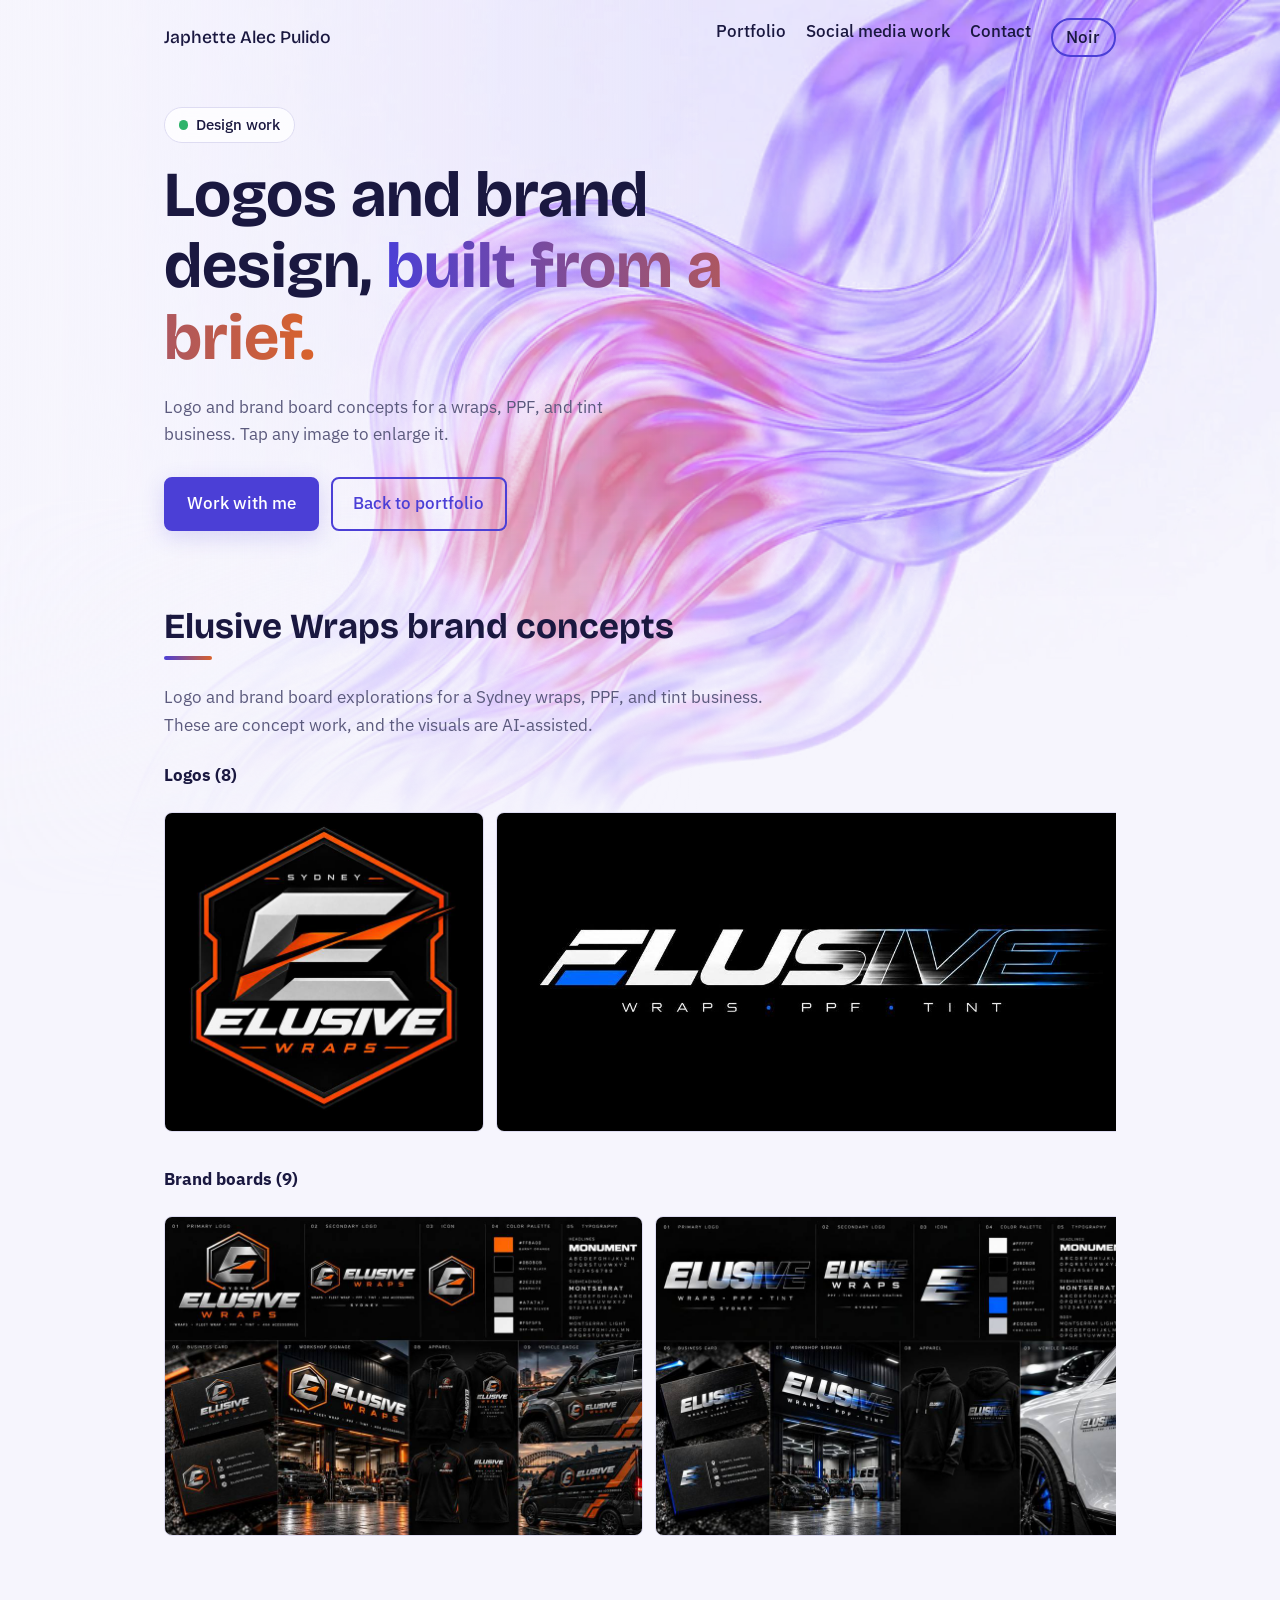
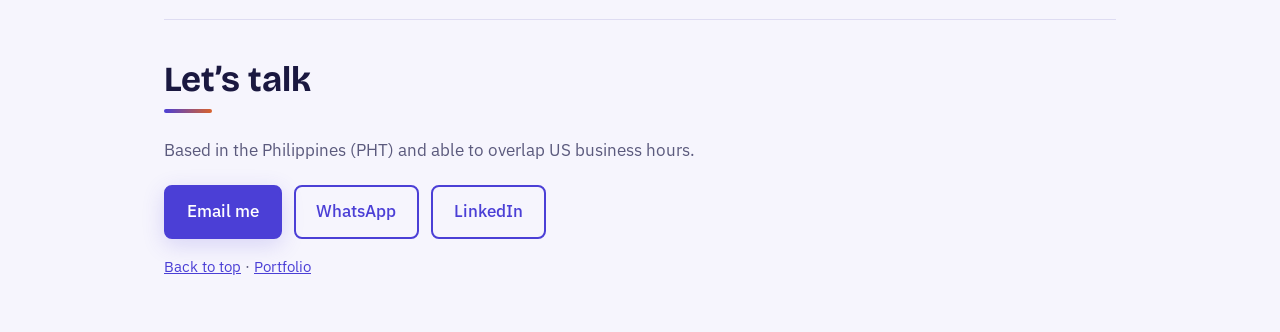
==== design.html @ 3e8e9a86 "Add files via upload" ====
<!doctype html>
<html lang="en">
<head>
<meta charset="utf-8">
<meta name="viewport" content="width=device-width, initial-scale=1">
<title>Design | Japhette Alec Pulido</title>
<meta name="theme-color" content="#4b3fd6">
<script>(function(){var r=document.documentElement;r.className+=" js";var s=null;try{s=localStorage.getItem("theme")}catch(e){}if(s!=="dark"&&s!=="light"){s=window.matchMedia&&matchMedia("(prefers-color-scheme:dark)").matches?"dark":"light"}r.setAttribute("data-theme",s)})();</script>
<meta name="description" content="Logo and brand design concepts by Japhette Alec Pulido, including brand boards for a wraps, PPF, and tint business.">
<link rel="canonical" href="https://japhette-vms.github.io/design.html">
<meta property="og:title" content="Design | Japhette Alec Pulido">
<meta property="og:description" content="Logo and brand design concepts, including brand boards for a wraps, PPF, and tint business.">
<meta property="og:url" content="https://japhette-vms.github.io/design.html">
<meta property="og:type" content="website">
<meta property="og:image" content="https://japhette-vms.github.io/og-image.jpg">
<meta name="twitter:card" content="summary_large_image">
<link rel="icon" href="data:image/svg+xml,%3Csvg xmlns=%27http://www.w3.org/2000/svg%27 viewBox=%270 0 100 100%27%3E%3Crect width=%27100%27 height=%27100%27 rx=%2722%27 fill=%27%234b3fd6%27/%3E%3Ctext x=%2750%27 y=%2768%27 font-size=%2756%27 text-anchor=%27middle%27 fill=%27white%27 font-family=%27sans-serif%27 font-weight=%27bold%27%3EJP%3C/text%3E%3C/svg%3E">
<link rel="preconnect" href="https://fonts.googleapis.com">
<link rel="preconnect" href="https://fonts.gstatic.com" crossorigin>
<link href="https://fonts.googleapis.com/css2?family=Bricolage+Grotesque:opsz,wght@12..96,500;12..96,700&family=IBM+Plex+Sans:wght@400;500&display=swap" rel="stylesheet">
<style>
:root{--bg:#f6f5fd;--surface:#fff;--ink:#1a1840;--muted:#5b5a7d;--line:#dedcf2;--accent:#4b3fd6;--accent-ink:#fff;--mark:#f3c76b}
@media (prefers-color-scheme:dark){:root:not([data-theme="light"]){--bg:#13112b;--surface:#1d1a3f;--ink:#ecebfa;--muted:#a8a6cf;--line:#2f2b5e;--accent:#9c93ff;--accent-ink:#13112b;--mark:#c99a2e}}
:root[data-theme="dark"]{--bg:#13112b;--surface:#1d1a3f;--ink:#ecebfa;--muted:#a8a6cf;--line:#2f2b5e;--accent:#9c93ff;--accent-ink:#13112b;--mark:#c99a2e}
:root[data-theme="light"]{--bg:#f6f5fd;--surface:#fff;--ink:#1a1840;--muted:#5b5a7d;--line:#dedcf2;--accent:#4b3fd6;--accent-ink:#fff;--mark:#f3c76b}
#theme{font:inherit;font-weight:500;cursor:pointer;background:transparent;color:var(--ink);border:2px solid var(--accent);border-radius:2rem;padding:.25rem .85rem}
#theme:hover{color:var(--accent)}
*{box-sizing:border-box}
html{scroll-behavior:smooth}
body{margin:0;background:var(--bg);color:var(--ink);font:400 1.05rem/1.65 "IBM Plex Sans",system-ui,sans-serif}
h1,h2,h3{font-family:"Bricolage Grotesque","IBM Plex Sans",sans-serif;line-height:1.12;margin:0}
a{color:var(--accent)}
:focus-visible{outline:3px solid var(--accent);outline-offset:3px}
.wrap{max-width:62rem;margin:0 auto;padding:0 1.25rem}
nav{display:flex;justify-content:space-between;align-items:center;padding:1.1rem 0;gap:1rem;flex-wrap:wrap}
nav b{font-family:"Bricolage Grotesque",sans-serif;font-size:1.1rem}
nav div{display:flex;gap:1.25rem;flex-wrap:wrap}
nav a{color:var(--ink);text-decoration:none;font-weight:500}
nav a:hover{color:var(--accent)}
.hero{display:grid;grid-template-columns:1fr auto;gap:2rem;align-items:center;padding:3.5rem 0 2rem}
.hero h1{font-size:clamp(2.2rem,6vw,4rem);font-weight:700;max-width:16ch}
.hero p{max-width:46ch;color:var(--muted);margin:1.25rem 0 1.75rem}
.photo{width:11rem;height:11rem;border-radius:50%;object-fit:cover;border:4px solid var(--surface);box-shadow:0 0 0 2px var(--accent)}
.btns{display:flex;gap:.75rem;flex-wrap:wrap}
.btn{display:inline-block;padding:.7rem 1.3rem;border-radius:.5rem;font-weight:500;text-decoration:none;border:2px solid var(--accent)}
.btn.main{background:var(--accent);color:var(--accent-ink)}
.btn.alt{color:var(--accent)}
.pipe{list-style:none;margin:1rem 0 0;padding:1.25rem;background:var(--surface);border:1px solid var(--line);border-radius:.75rem;display:flex;gap:.5rem;flex-wrap:wrap;align-items:center}
.pipe li{padding:.45rem .9rem;border-radius:2rem;background:var(--bg);border:1px solid var(--line);font-weight:500;font-size:.95rem}
.pipe li:not(:last-child)::after{content:"›";margin-left:.9rem;color:var(--muted)}
.pipe li:last-child{background:var(--mark);color:#1a1840;border-color:var(--mark)}
.cap{color:var(--muted);font-size:.9rem;margin:.6rem 0 0}
section{padding:3.5rem 0 .5rem}
h2{font-size:clamp(1.6rem,4vw,2.2rem);margin-bottom:1.5rem}
.grid{display:grid;grid-template-columns:repeat(auto-fit,minmax(16rem,1fr));gap:1rem}
.grid>div{background:var(--surface);border:1px solid var(--line);border-radius:.6rem;padding:1.25rem}
.grid h3{font-size:1.15rem;margin-bottom:.4rem}
.grid p{margin:0;color:var(--muted);font-size:.97rem}
.job{display:grid;grid-template-columns:11rem 1fr;gap:1rem 2rem;padding:1.5rem 0;border-top:1px solid var(--line)}
.job time{color:var(--muted);font-size:.95rem}
.job h3{font-size:1.2rem}
.job .co{color:var(--accent);font-weight:500;margin:.15rem 0 .6rem}
.job ul{margin:0;padding-left:1.1rem;max-width:62ch}
.job li{margin-bottom:.35rem}
.proj{background:var(--surface);border:1px solid var(--line);border-left:6px solid var(--accent);border-radius:.6rem;padding:1.5rem;max-width:44rem}
.proj h3{font-size:1.35rem;margin-bottom:.5rem}
.proj p{margin:0 0 1.1rem;color:var(--muted)}
.group[hidden]{display:none}
.group h3{font-size:1.4rem}
.group h4{font-size:1.05rem;margin:1.5rem 0 .6rem}
.gd{color:var(--muted);max-width:60ch;margin:.3rem 0 1rem}
.tabs{display:flex;gap:.5rem;overflow-x:auto;padding-bottom:.5rem;margin-bottom:1.25rem}
.tabs button{font:inherit;font-weight:500;padding:.5rem 1rem;border-radius:2rem;border:2px solid var(--accent);background:transparent;color:var(--accent);cursor:pointer;white-space:nowrap}
.tabs button[aria-pressed=true]{background:var(--accent);color:var(--accent-ink)}
.strip{display:flex;gap:.75rem;overflow-x:auto;scroll-snap-type:x proximity;padding-bottom:.7rem}
.th{all:unset;cursor:zoom-in;flex:none;scroll-snap-align:start}
.th:focus-visible{outline:3px solid var(--accent);outline-offset:2px}
.th img{height:20rem;width:auto;display:block;border-radius:.5rem;border:1px solid var(--line)}
.strip figure{margin:0;flex:none;scroll-snap-align:start}
.strip video{height:20rem;display:block;background:#000;border-radius:.5rem}
figcaption{font-size:.9rem;color:var(--muted);margin-top:.3rem}
#lb{max-width:96vw;max-height:96vh;padding:0;border:0;background:transparent}
#lb img{max-width:96vw;max-height:92vh;display:block;border-radius:.5rem}
#lb::backdrop{background:rgba(0,0,0,.82)}
.chips{display:flex;flex-wrap:wrap;gap:.5rem;padding:0;list-style:none;margin:0}
.chips li{padding:.3rem .8rem;border:1px solid var(--line);background:var(--surface);border-radius:.4rem;font-size:.95rem}
.skills h3{font-size:1.05rem;margin:1.5rem 0 .6rem}
.steps{counter-reset:s}.steps>div{position:relative}.n{display:inline-grid;place-items:center;width:1.7rem;height:1.7rem;border-radius:50%;background:var(--accent);color:var(--accent-ink);font-weight:700;font-size:.9rem;margin-bottom:.5rem}
.tg{font-size:.95rem;color:var(--muted);font-weight:500;margin:1rem 0 .4rem;font-family:"IBM Plex Sans",sans-serif}
#lb .x{position:absolute;top:.5rem;right:.5rem;width:2.5rem;height:2.5rem;border-radius:50%;border:0;background:rgba(0,0,0,.65);color:#fff;font-size:1.4rem;line-height:1;cursor:pointer}
footer{margin-top:4rem;padding:2.5rem 0 3rem;border-top:1px solid var(--line)}
footer p{margin:.3rem 0;color:var(--muted)}
@media (max-width:640px){.hero{grid-template-columns:1fr}.photo{order:-1;width:8rem;height:8rem}.job{grid-template-columns:1fr;gap:.3rem}}
@media (prefers-reduced-motion:reduce){html{scroll-behavior:auto}}

[hidden]{display:none!important}
.skip{position:absolute;left:-999px;top:0;background:var(--accent);color:var(--accent-ink);padding:.6rem 1rem;border-radius:0 0 .5rem 0;z-index:30}.skip:focus{left:0}
.pill{display:inline-flex;align-items:center;gap:.5rem;font-size:.92rem;font-weight:500;padding:.3rem .85rem;border:1px solid var(--line);background:var(--surface);border-radius:2rem;margin-bottom:1rem}
.pill::before{content:"";width:.6rem;height:.6rem;border-radius:50%;background:#2fb36b}
.hero{padding:2rem 0 1.25rem}
.stats{display:grid;grid-template-columns:repeat(auto-fit,minmax(10rem,1fr));gap:.75rem;margin:1.5rem 0 0;padding:0;list-style:none}
.stats li{background:var(--surface);border:1px solid var(--line);border-radius:.6rem;padding:.9rem 1rem}
.stats b{display:block;font-family:"Bricolage Grotesque",sans-serif;font-size:1.6rem;line-height:1.15;color:var(--accent)}
.stats span{font-size:.92rem;color:var(--muted)}
.shot{margin:1.25rem 0 0;max-width:44rem}.shot img{width:100%;height:auto;border-radius:.6rem;border:1px solid var(--line)}
.vid{max-width:44rem}.vid video{width:100%;border-radius:.75rem;background:#000;display:block}
.quotes{display:grid;grid-template-columns:repeat(auto-fit,minmax(16rem,1fr));gap:1rem}
.quotes blockquote{margin:0;background:var(--surface);border:1px solid var(--line);border-left:6px solid var(--accent);border-radius:.6rem;padding:1.25rem}
.quotes p{margin:0 0 .75rem}.quotes cite{font-style:normal;font-size:.92rem;color:var(--muted)}
.faq details{background:var(--surface);border:1px solid var(--line);border-radius:.6rem;padding:.2rem 1.1rem;margin:.6rem 0;max-width:46rem}
.faq summary{cursor:pointer;font-weight:500;padding:.8rem 0}
.faq details p{margin:0 0 1rem;color:var(--muted)}
.book iframe{width:100%;max-width:46rem;height:44rem;border:1px solid var(--line);border-radius:.75rem;background:#fff}
#stick{position:fixed;right:1rem;bottom:1rem;z-index:20;box-shadow:0 4px 16px rgba(0,0,0,.25);transition:opacity .2s}
#stick.off{opacity:0;pointer-events:none}
.up{font-size:.92rem}
@media (max-width:40rem){.hero{padding:1.25rem 0 1rem;grid-template-columns:1fr}.hero .photo{width:7rem;height:7rem;order:-1}}
@media (prefers-reduced-motion:reduce){#stick{transition:none}}

/* ---- beautification layer ---- */
:root{--g2:#d9622b;--glow:rgba(75,63,214,.18);--bgimg:url(bg-light.webp)}
:root[data-theme="dark"]{--g2:#ff9a76;--glow:rgba(156,147,255,.38);--bgimg:url(bg.jpg)}
body{position:relative}
.bg{position:absolute;inset:0 0 auto 0;height:max(100svh,42rem);z-index:-1;pointer-events:none;overflow:hidden;-webkit-mask-image:linear-gradient(#000 55%,transparent);mask-image:linear-gradient(#000 55%,transparent)}
.bg::before{content:"";position:absolute;inset:0;background:var(--bgimg) right top/cover no-repeat}
.bg::after{content:"";position:absolute;inset:0;background:linear-gradient(90deg,var(--bg) 0,transparent 55%)}
.grad{background:linear-gradient(90deg,var(--accent),var(--g2));-webkit-background-clip:text;background-clip:text;color:transparent}
h2::after{content:"";display:block;width:3rem;height:4px;border-radius:2px;margin-top:.6rem;background:linear-gradient(90deg,var(--accent),var(--g2))}
.photo{box-shadow:0 0 0 2px var(--accent),0 0 48px var(--glow)}
.pill,.pipe,.stats li{background:var(--surface);background:color-mix(in srgb,var(--surface) 76%,transparent);-webkit-backdrop-filter:blur(10px);backdrop-filter:blur(10px)}
.grid>div,.stats li,.quotes blockquote,.proj,.faq details{transition:transform .2s ease,border-color .2s ease,box-shadow .2s ease}
@media (hover:hover){.grid>div:hover,.stats li:hover,.quotes blockquote:hover{transform:translateY(-3px);border-color:var(--accent);box-shadow:0 10px 28px var(--glow)}}
.btn.main{box-shadow:0 6px 22px var(--glow)}
.js .rv{opacity:0;transform:translateY(16px);transition:opacity .6s ease,transform .6s ease}
.js .rv.in{opacity:1;transform:none}
@media (max-width:640px){.bg{opacity:.55}.bg::after{background:linear-gradient(90deg,var(--bg) 0,transparent 80%)}}
@media (prefers-reduced-motion:reduce){.js .rv{opacity:1;transform:none;transition:none}.grid>div:hover,.stats li:hover,.quotes blockquote:hover{transform:none}}
@media (max-width:640px){nav div{gap:.4rem .85rem}nav a{font-size:.95rem}#theme{padding:.1rem .65rem}}

</style>
</head>
<body>
<div class="bg" aria-hidden="true"></div>
<a class="skip" href="#design">Skip to content</a>
<div class="wrap" id="top">
<nav><b><a href="index.html" style="color:inherit;text-decoration:none">Japhette Alec Pulido</a></b><div><a href="index.html">Portfolio</a><a href="index.html#my-work">Social media work</a><a href="index.html#contact">Contact</a><button id="theme" type="button" aria-pressed="false">Noir</button></div></nav>
<header class="hero">
<div>
<span class="pill">Design work</span>
<h1>Logos and brand design, <span class="grad">built from a brief.</span></h1>
<p>Logo and brand board concepts for a wraps, PPF, and tint business. Tap any image to enlarge it.</p>
<div class="btns"><a class="btn main" href="index.html#contact">Work with me</a><a class="btn alt" href="index.html">Back to portfolio</a></div>
</div>
</header>
<section id="design" class="work">
<div id="g-elusive"><h2>Elusive Wraps brand concepts</h2><p class="gd">Logo and brand board explorations for a Sydney wraps, PPF, and tint business. These are concept work, and the visuals are AI-assisted.</p><h4>Logos (8)</h4><div class="strip" tabindex="0" role="region" aria-label="Elusive Wraps (brand concepts): Logos"><button type="button" class="th"><img src="work/t/elusive-59.jpg" data-full="work/elusive-59.jpg" decoding="async" onerror="this.onerror=null;this.src=this.dataset.full" alt="Hex badge logo" loading="lazy" width="1100" height="1100"></button><button type="button" class="th"><img src="work/t/elusive-60.jpg" data-full="work/elusive-60.jpg" decoding="async" onerror="this.onerror=null;this.src=this.dataset.full" alt="Speed wordmark with blue accents" loading="lazy" width="1100" height="550"></button><button type="button" class="th"><img src="work/t/elusive-61.jpg" data-full="work/elusive-61.jpg" decoding="async" onerror="this.onerror=null;this.src=this.dataset.full" alt="Angular fox logo" loading="lazy" width="1100" height="733"></button><button type="button" class="th"><img src="work/t/elusive-62.jpg" data-full="work/elusive-62.jpg" decoding="async" onerror="this.onerror=null;this.src=this.dataset.full" alt="Chameleon logo" loading="lazy" width="1100" height="550"></button><button type="button" class="th"><img src="work/t/elusive-63.jpg" data-full="work/elusive-63.jpg" decoding="async" onerror="this.onerror=null;this.src=this.dataset.full" alt="Panther emblem" loading="lazy" width="1100" height="733"></button><button type="button" class="th"><img src="work/t/elusive-64.jpg" data-full="work/elusive-64.jpg" decoding="async" onerror="this.onerror=null;this.src=this.dataset.full" alt="Red speed emblem" loading="lazy" width="1100" height="733"></button><button type="button" class="th"><img src="work/t/elusive-65.jpg" data-full="work/elusive-65.jpg" decoding="async" onerror="this.onerror=null;this.src=this.dataset.full" alt="Vinyl peel logo" loading="lazy" width="1100" height="733"></button><button type="button" class="th"><img src="work/t/elusive-66.jpg" data-full="work/elusive-66.jpg" decoding="async" onerror="this.onerror=null;this.src=this.dataset.full" alt="Carbon fiber wordmark" loading="lazy" width="1100" height="550"></button></div><h4>Brand boards (9)</h4><div class="strip" tabindex="0" role="region" aria-label="Elusive Wraps (brand concepts): Brand boards"><button type="button" class="th"><img src="work/t/elusive-67.jpg" data-full="work/elusive-67.jpg" decoding="async" onerror="this.onerror=null;this.src=this.dataset.full" alt="Hex badge brand board" loading="lazy" width="1100" height="733"></button><button type="button" class="th"><img src="work/t/elusive-68.jpg" data-full="work/elusive-68.jpg" decoding="async" onerror="this.onerror=null;this.src=this.dataset.full" alt="Speed brand board in blue" loading="lazy" width="1100" height="733"></button><button type="button" class="th"><img src="work/t/elusive-69.jpg" data-full="work/elusive-69.jpg" decoding="async" onerror="this.onerror=null;this.src=this.dataset.full" alt="Speed brand board in red" loading="lazy" width="1100" height="733"></button><button type="button" class="th"><img src="work/t/elusive-70.jpg" data-full="work/elusive-70.jpg" decoding="async" onerror="this.onerror=null;this.src=this.dataset.full" alt="Geometric fox brand board" loading="lazy" width="1100" height="733"></button><button type="button" class="th"><img src="work/t/elusive-71.jpg" data-full="work/elusive-71.jpg" decoding="async" onerror="this.onerror=null;this.src=this.dataset.full" alt="Panther brand board" loading="lazy" width="1100" height="733"></button><button type="button" class="th"><img src="work/t/elusive-72.jpg" data-full="work/elusive-72.jpg" decoding="async" onerror="this.onerror=null;this.src=this.dataset.full" alt="Chameleon brand board" loading="lazy" width="1100" height="733"></button><button type="button" class="th"><img src="work/t/elusive-73.jpg" data-full="work/elusive-73.jpg" decoding="async" onerror="this.onerror=null;this.src=this.dataset.full" alt="Vinyl peel brand board" loading="lazy" width="1100" height="733"></button><button type="button" class="th"><img src="work/t/elusive-74.jpg" data-full="work/elusive-74.jpg" decoding="async" onerror="this.onerror=null;this.src=this.dataset.full" alt="Color-shift brand board" loading="lazy" width="1100" height="733"></button><button type="button" class="th"><img src="work/t/elusive-75.jpg" data-full="work/elusive-75.jpg" decoding="async" onerror="this.onerror=null;this.src=this.dataset.full" alt="Stealth brand board" loading="lazy" width="1100" height="733"></button></div></div>

</section>
<footer id="contact">
<h2>Let’s talk</h2>
<p>Based in the Philippines (PHT) and able to overlap US business hours.</p>
<div class="btns" style="margin:1.25rem 0 1rem">
<a class="btn main" href="mailto:jap.pulido789@gmail.com">Email me</a>
<a class="btn alt" href="https://wa.me/639569027896" target="_blank" rel="noopener">WhatsApp</a>
<a class="btn alt" href="https://www.linkedin.com/in/japhette-alec-pulido/" target="_blank" rel="noopener">LinkedIn</a>
</div>
<p class="up"><a href="#top">Back to top</a> · <a href="index.html">Portfolio</a></p>
</footer>
</div>
<dialog id="lb" aria-label="Enlarged image"><img alt=""><button type="button" class="x" aria-label="Close">×</button></dialog>
<script>
(function(){var w=document.getElementById("design");var d=document.getElementById("lb"),i=d.querySelector("img");
w.addEventListener("click",function(e){var t=e.target.closest(".th img");if(t){i.src=t.dataset.full||t.src;i.alt=t.alt;d.showModal()}});
d.addEventListener("click",function(){d.close()});})();
</script>
<script>
(function(){var r=document.documentElement,b=document.getElementById("theme");
function apply(t){r.setAttribute("data-theme",t);b.textContent=t==="dark"?"Bright":"Noir";b.setAttribute("aria-pressed",t==="dark");b.setAttribute("aria-label",t==="dark"?"Switch to Bright mode":"Switch to Noir mode")}
apply(r.getAttribute("data-theme")||"light");
b.addEventListener("click",function(){var t=r.getAttribute("data-theme")==="dark"?"light":"dark";apply(t);try{localStorage.setItem("theme",t)}catch(e){}});})();
</script>
<script data-goatcounter="https://jap-portfolio.goatcounter.com/count"
        async src="//gc.zgo.at/count.js"></script>
</body>
</html>
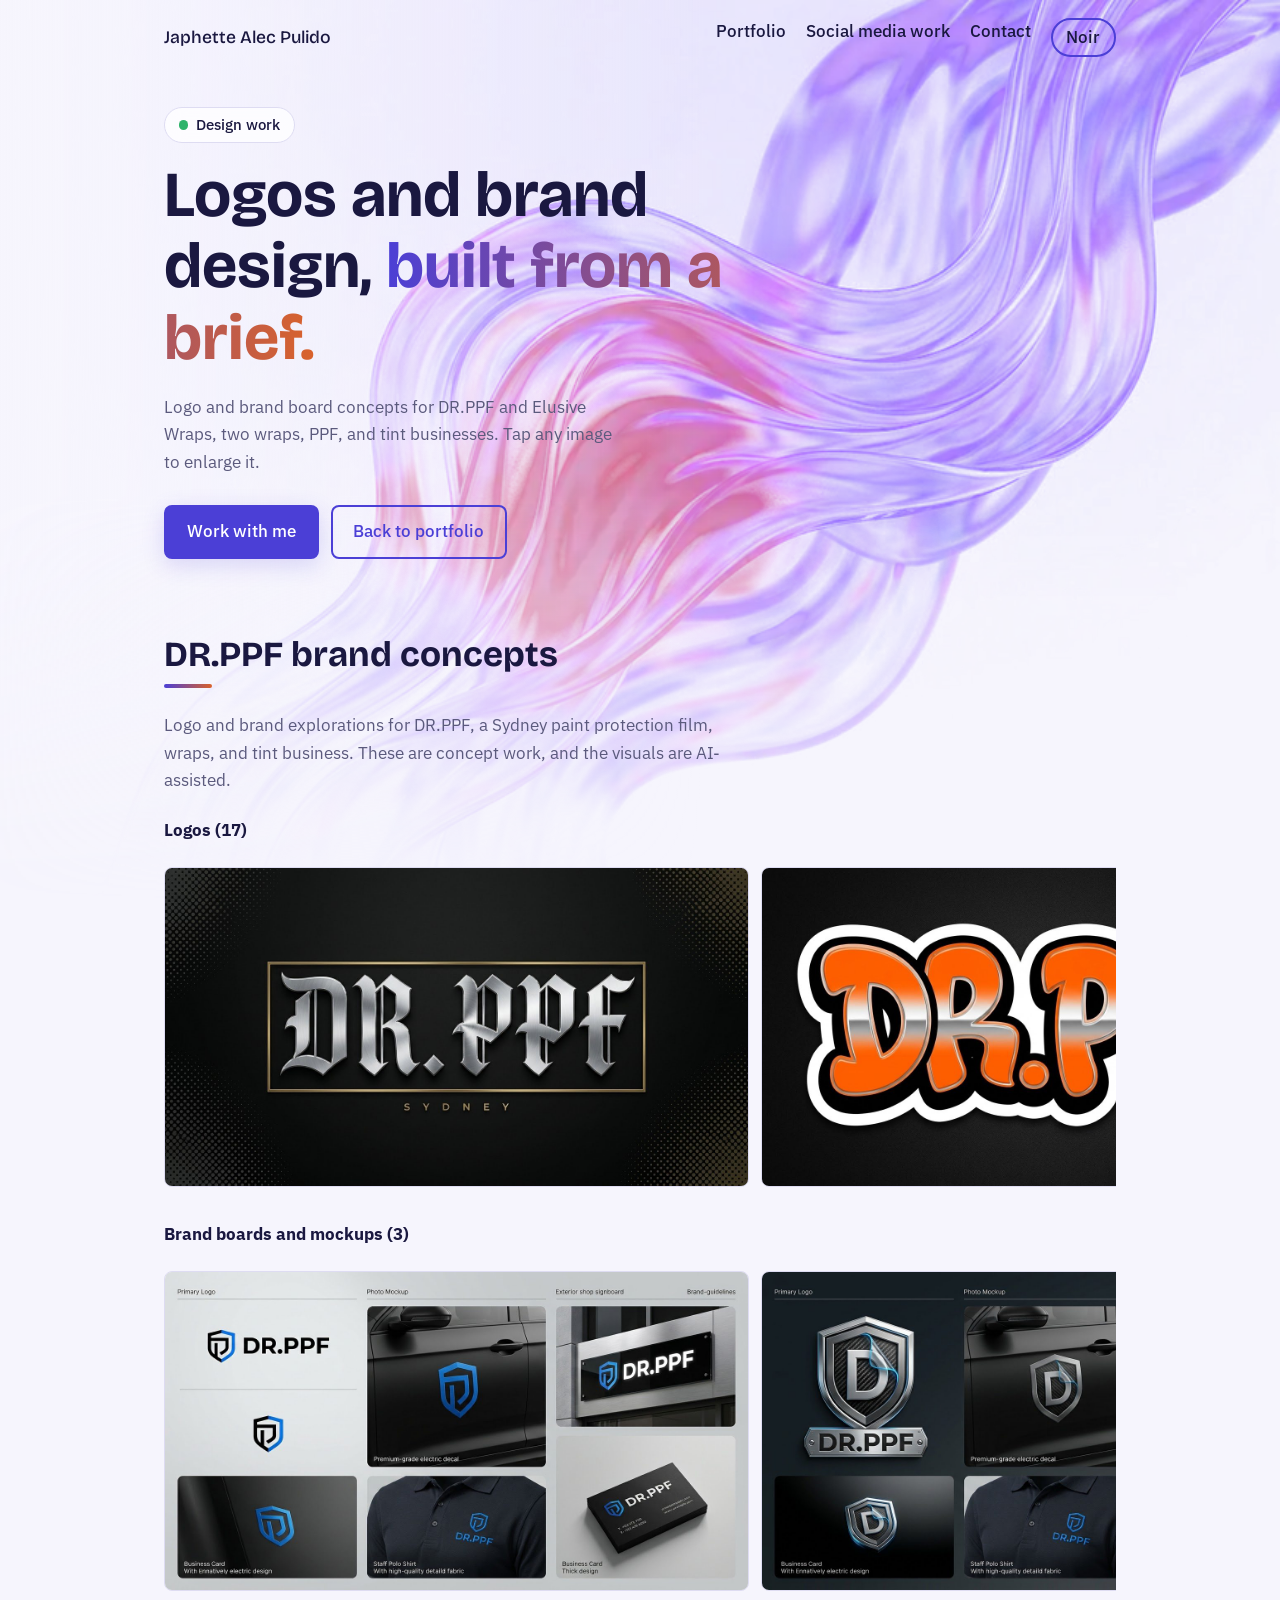
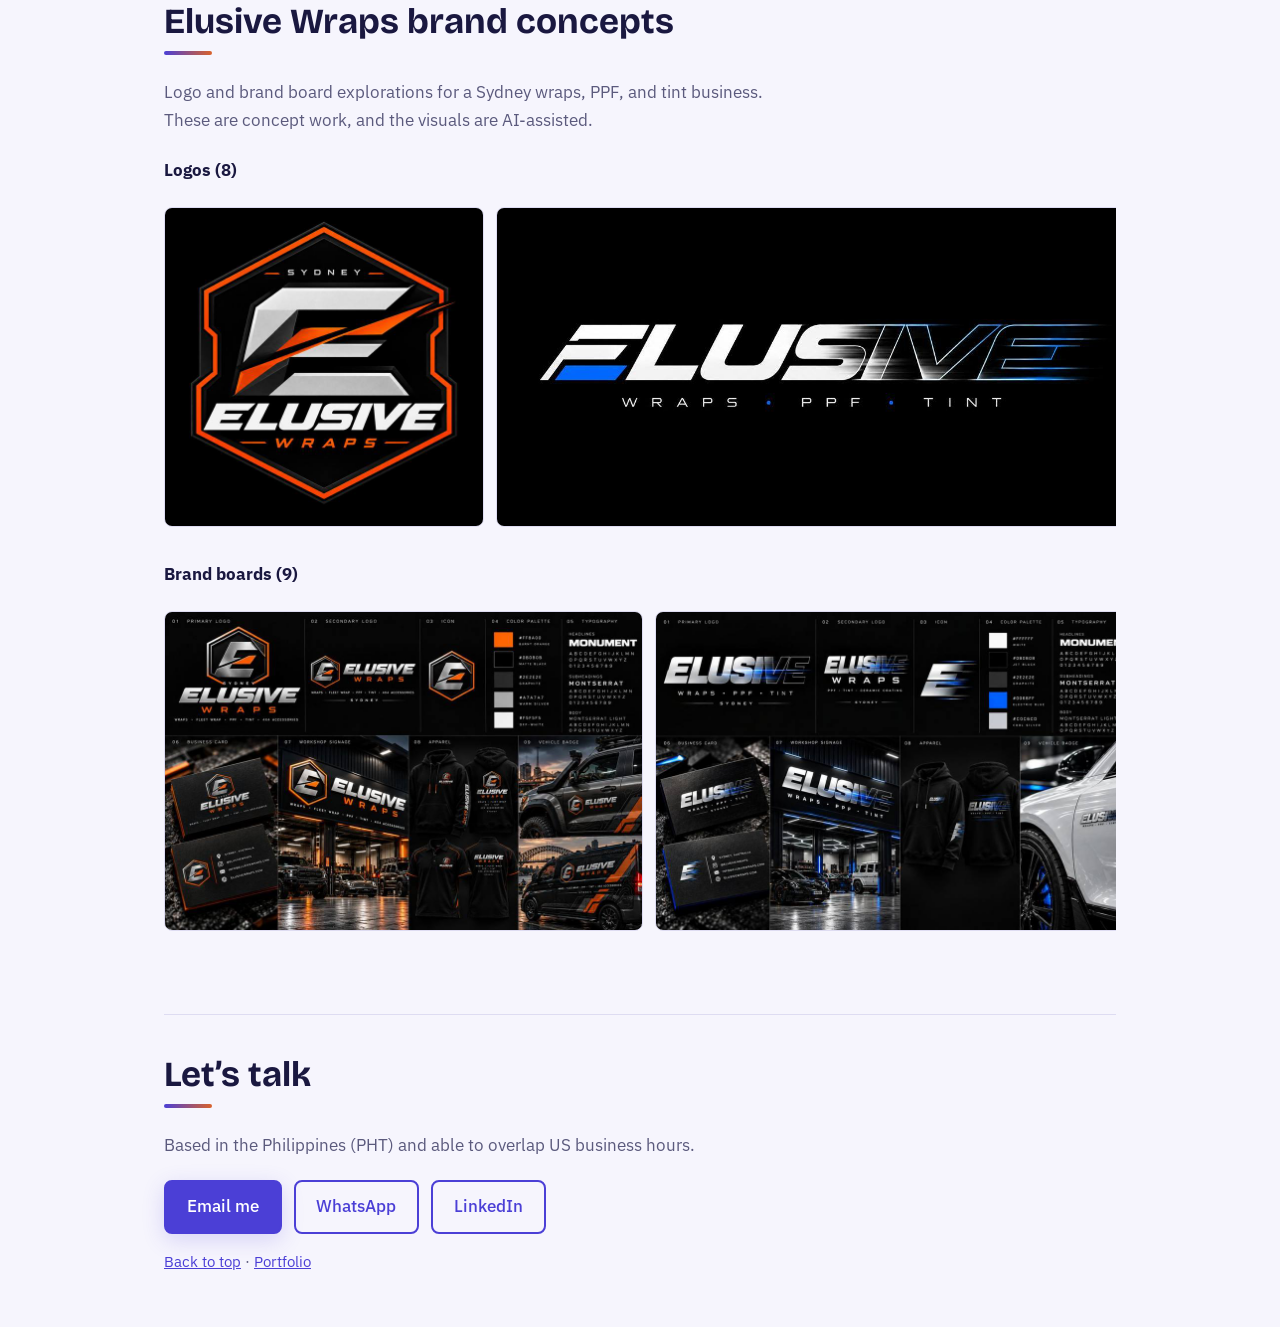
==== commit 97df6769: "Add files via upload" ====
--- a/design.html
+++ b/design.html
@@ -6,10 +6,10 @@
 <title>Design | Japhette Alec Pulido</title>
 <meta name="theme-color" content="#4b3fd6">
 <script>(function(){var r=document.documentElement;r.className+=" js";var s=null;try{s=localStorage.getItem("theme")}catch(e){}if(s!=="dark"&&s!=="light"){s=window.matchMedia&&matchMedia("(prefers-color-scheme:dark)").matches?"dark":"light"}r.setAttribute("data-theme",s)})();</script>
-<meta name="description" content="Logo and brand design concepts by Japhette Alec Pulido, including brand boards for a wraps, PPF, and tint business.">
+<meta name="description" content="Logo and brand design concepts by Japhette Alec Pulido, including brand boards for DR.PPF and Elusive Wraps, two wraps, PPF, and tint businesses.">
 <link rel="canonical" href="https://japhette-vms.github.io/design.html">
 <meta property="og:title" content="Design | Japhette Alec Pulido">
-<meta property="og:description" content="Logo and brand design concepts, including brand boards for a wraps, PPF, and tint business.">
+<meta property="og:description" content="Logo and brand design concepts, including brand boards for DR.PPF and Elusive Wraps, two wraps, PPF, and tint businesses.">
 <meta property="og:url" content="https://japhette-vms.github.io/design.html">
 <meta property="og:type" content="website">
 <meta property="og:image" content="https://japhette-vms.github.io/og-image.jpg">
@@ -148,11 +148,12 @@
 <div>
 <span class="pill">Design work</span>
 <h1>Logos and brand design, <span class="grad">built from a brief.</span></h1>
-<p>Logo and brand board concepts for a wraps, PPF, and tint business. Tap any image to enlarge it.</p>
+<p>Logo and brand board concepts for DR.PPF and Elusive Wraps, two wraps, PPF, and tint businesses. Tap any image to enlarge it.</p>
 <div class="btns"><a class="btn main" href="index.html#contact">Work with me</a><a class="btn alt" href="index.html">Back to portfolio</a></div>
 </div>
 </header>
 <section id="design" class="work">
+<div id="g-drppf"><h2>DR.PPF brand concepts</h2><p class="gd">Logo and brand explorations for DR.PPF, a Sydney paint protection film, wraps, and tint business. These are concept work, and the visuals are AI-assisted.</p><h4>Logos (17)</h4><div class="strip" tabindex="0" role="region" aria-label="DR.PPF brand concepts: Logos"><button type="button" class="th"><img src="work/t/drppf-1.jpg" data-full="work/drppf-1.jpg" decoding="async" onerror="this.onerror=null;this.src=this.dataset.full" alt="Chrome blackletter wordmark on black with gold frame" loading="lazy" width="880" height="480"></button><button type="button" class="th"><img src="work/t/drppf-2.jpg" data-full="work/drppf-2.jpg" decoding="async" onerror="this.onerror=null;this.src=this.dataset.full" alt="Orange graffiti sticker wordmark with peeling corner" loading="lazy" width="880" height="480"></button><button type="button" class="th"><img src="work/t/drppf-3.jpg" data-full="work/drppf-3.jpg" decoding="async" onerror="this.onerror=null;this.src=this.dataset.full" alt="Vinyl record shield emblem" loading="lazy" width="880" height="480"></button><button type="button" class="th"><img src="work/t/drppf-4.jpg" data-full="work/drppf-4.jpg" decoding="async" onerror="this.onerror=null;this.src=this.dataset.full" alt="Yellow and black graffiti wordmark" loading="lazy" width="880" height="480"></button><button type="button" class="th"><img src="work/t/drppf-5.jpg" data-full="work/drppf-5.jpg" decoding="async" onerror="this.onerror=null;this.src=this.dataset.full" alt="Stacked wordmark with car icon in black, white and gold" loading="lazy" width="880" height="480"></button><button type="button" class="th"><img src="work/t/drppf-6.jpg" data-full="work/drppf-6.jpg" decoding="async" onerror="this.onerror=null;this.src=this.dataset.full" alt="Retro enamel sign with classic car" loading="lazy" width="880" height="480"></button><button type="button" class="th"><img src="work/t/drppf-7.jpg" data-full="work/drppf-7.jpg" decoding="async" onerror="this.onerror=null;this.src=this.dataset.full" alt="Geometric panther head over car outline" loading="lazy" width="880" height="480"></button><button type="button" class="th"><img src="work/t/drppf-8.jpg" data-full="work/drppf-8.jpg" decoding="async" onerror="this.onerror=null;this.src=this.dataset.full" alt="Layered translucent film shield icon" loading="lazy" width="880" height="480"></button><button type="button" class="th"><img src="work/t/drppf-9.jpg" data-full="work/drppf-9.jpg" decoding="async" onerror="this.onerror=null;this.src=this.dataset.full" alt="Stethoscope and steering wheel shield mark" loading="lazy" width="880" height="480"></button><button type="button" class="th"><img src="work/t/drppf-10.jpg" data-full="work/drppf-10.jpg" decoding="async" onerror="this.onerror=null;this.src=this.dataset.full" alt="Split D monogram with copper accent" loading="lazy" width="880" height="480"></button><button type="button" class="th"><img src="work/t/drppf-11.jpg" data-full="work/drppf-11.jpg" decoding="async" onerror="this.onerror=null;this.src=this.dataset.full" alt="D tile with peeling film corner" loading="lazy" width="880" height="480"></button><button type="button" class="th"><img src="work/t/drppf-12.jpg" data-full="work/drppf-12.jpg" decoding="async" onerror="this.onerror=null;this.src=this.dataset.full" alt="Line-art shield with car silhouette" loading="lazy" width="880" height="480"></button><button type="button" class="th"><img src="work/t/drppf-13.jpg" data-full="work/drppf-13.jpg" decoding="async" onerror="this.onerror=null;this.src=this.dataset.full" alt="DR monogram in gold and black with icon-only versions" loading="lazy" width="880" height="480"></button><button type="button" class="th"><img src="work/t/drppf-14.jpg" data-full="work/drppf-14.jpg" decoding="async" onerror="this.onerror=null;this.src=this.dataset.full" alt="Orange and black angular D mark" loading="lazy" width="880" height="480"></button><button type="button" class="th"><img src="work/t/drppf-17.jpg" data-full="work/drppf-17.jpg" decoding="async" onerror="this.onerror=null;this.src=this.dataset.full" alt="Winged caduceus crest with car, film roll and droplet" loading="lazy" width="880" height="480"></button><button type="button" class="th"><img src="work/t/drppf-18.jpg" data-full="work/drppf-18.jpg" decoding="async" onerror="this.onerror=null;this.src=this.dataset.full" alt="Holographic glass D on black" loading="lazy" width="880" height="480"></button><button type="button" class="th"><img src="work/t/drppf-19.jpg" data-full="work/drppf-19.jpg" decoding="async" onerror="this.onerror=null;this.src=this.dataset.full" alt="Heartbeat line forming a car outline" loading="lazy" width="880" height="480"></button></div><h4>Brand boards and mockups (3)</h4><div class="strip" tabindex="0" role="region" aria-label="DR.PPF brand concepts: Brand boards and mockups"><button type="button" class="th"><img src="work/t/drppf-15.jpg" data-full="work/drppf-15.jpg" decoding="async" onerror="this.onerror=null;this.src=this.dataset.full" alt="Brand board in blue: logo, car decal, shop sign, polo and business cards" loading="lazy" width="880" height="480"></button><button type="button" class="th"><img src="work/t/drppf-16.jpg" data-full="work/drppf-16.jpg" decoding="async" onerror="this.onerror=null;this.src=this.dataset.full" alt="Brand board with carbon-fibre shield emblem and mockups" loading="lazy" width="880" height="480"></button><button type="button" class="th"><img src="work/t/drppf-21.jpg" data-full="work/drppf-21.jpg" decoding="async" onerror="this.onerror=null;this.src=this.dataset.full" alt="Construction grid for a D mark with peel accent" loading="lazy" width="880" height="480"></button></div></div>
 <div id="g-elusive"><h2>Elusive Wraps brand concepts</h2><p class="gd">Logo and brand board explorations for a Sydney wraps, PPF, and tint business. These are concept work, and the visuals are AI-assisted.</p><h4>Logos (8)</h4><div class="strip" tabindex="0" role="region" aria-label="Elusive Wraps (brand concepts): Logos"><button type="button" class="th"><img src="work/t/elusive-59.jpg" data-full="work/elusive-59.jpg" decoding="async" onerror="this.onerror=null;this.src=this.dataset.full" alt="Hex badge logo" loading="lazy" width="1100" height="1100"></button><button type="button" class="th"><img src="work/t/elusive-60.jpg" data-full="work/elusive-60.jpg" decoding="async" onerror="this.onerror=null;this.src=this.dataset.full" alt="Speed wordmark with blue accents" loading="lazy" width="1100" height="550"></button><button type="button" class="th"><img src="work/t/elusive-61.jpg" data-full="work/elusive-61.jpg" decoding="async" onerror="this.onerror=null;this.src=this.dataset.full" alt="Angular fox logo" loading="lazy" width="1100" height="733"></button><button type="button" class="th"><img src="work/t/elusive-62.jpg" data-full="work/elusive-62.jpg" decoding="async" onerror="this.onerror=null;this.src=this.dataset.full" alt="Chameleon logo" loading="lazy" width="1100" height="550"></button><button type="button" class="th"><img src="work/t/elusive-63.jpg" data-full="work/elusive-63.jpg" decoding="async" onerror="this.onerror=null;this.src=this.dataset.full" alt="Panther emblem" loading="lazy" width="1100" height="733"></button><button type="button" class="th"><img src="work/t/elusive-64.jpg" data-full="work/elusive-64.jpg" decoding="async" onerror="this.onerror=null;this.src=this.dataset.full" alt="Red speed emblem" loading="lazy" width="1100" height="733"></button><button type="button" class="th"><img src="work/t/elusive-65.jpg" data-full="work/elusive-65.jpg" decoding="async" onerror="this.onerror=null;this.src=this.dataset.full" alt="Vinyl peel logo" loading="lazy" width="1100" height="733"></button><button type="button" class="th"><img src="work/t/elusive-66.jpg" data-full="work/elusive-66.jpg" decoding="async" onerror="this.onerror=null;this.src=this.dataset.full" alt="Carbon fiber wordmark" loading="lazy" width="1100" height="550"></button></div><h4>Brand boards (9)</h4><div class="strip" tabindex="0" role="region" aria-label="Elusive Wraps (brand concepts): Brand boards"><button type="button" class="th"><img src="work/t/elusive-67.jpg" data-full="work/elusive-67.jpg" decoding="async" onerror="this.onerror=null;this.src=this.dataset.full" alt="Hex badge brand board" loading="lazy" width="1100" height="733"></button><button type="button" class="th"><img src="work/t/elusive-68.jpg" data-full="work/elusive-68.jpg" decoding="async" onerror="this.onerror=null;this.src=this.dataset.full" alt="Speed brand board in blue" loading="lazy" width="1100" height="733"></button><button type="button" class="th"><img src="work/t/elusive-69.jpg" data-full="work/elusive-69.jpg" decoding="async" onerror="this.onerror=null;this.src=this.dataset.full" alt="Speed brand board in red" loading="lazy" width="1100" height="733"></button><button type="button" class="th"><img src="work/t/elusive-70.jpg" data-full="work/elusive-70.jpg" decoding="async" onerror="this.onerror=null;this.src=this.dataset.full" alt="Geometric fox brand board" loading="lazy" width="1100" height="733"></button><button type="button" class="th"><img src="work/t/elusive-71.jpg" data-full="work/elusive-71.jpg" decoding="async" onerror="this.onerror=null;this.src=this.dataset.full" alt="Panther brand board" loading="lazy" width="1100" height="733"></button><button type="button" class="th"><img src="work/t/elusive-72.jpg" data-full="work/elusive-72.jpg" decoding="async" onerror="this.onerror=null;this.src=this.dataset.full" alt="Chameleon brand board" loading="lazy" width="1100" height="733"></button><button type="button" class="th"><img src="work/t/elusive-73.jpg" data-full="work/elusive-73.jpg" decoding="async" onerror="this.onerror=null;this.src=this.dataset.full" alt="Vinyl peel brand board" loading="lazy" width="1100" height="733"></button><button type="button" class="th"><img src="work/t/elusive-74.jpg" data-full="work/elusive-74.jpg" decoding="async" onerror="this.onerror=null;this.src=this.dataset.full" alt="Color-shift brand board" loading="lazy" width="1100" height="733"></button><button type="button" class="th"><img src="work/t/elusive-75.jpg" data-full="work/elusive-75.jpg" decoding="async" onerror="this.onerror=null;this.src=this.dataset.full" alt="Stealth brand board" loading="lazy" width="1100" height="733"></button></div></div>
 
 </section>
